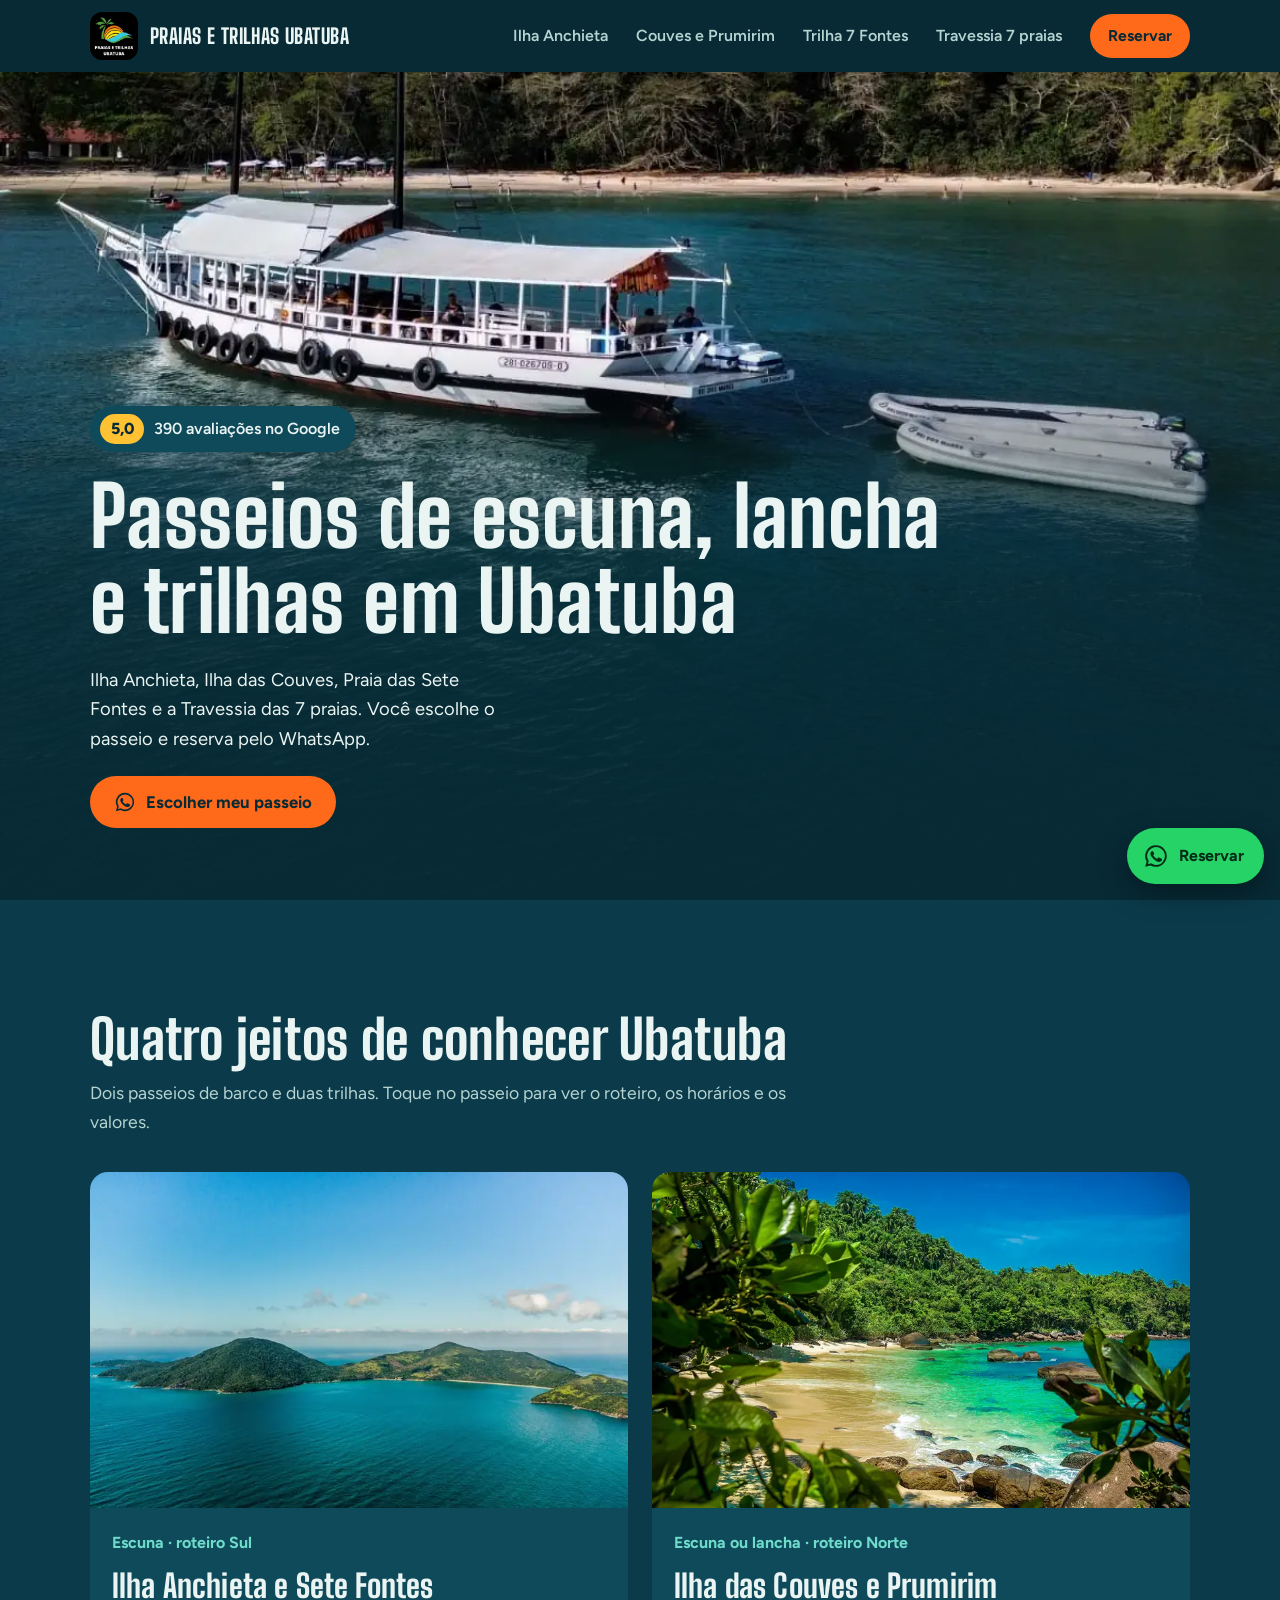
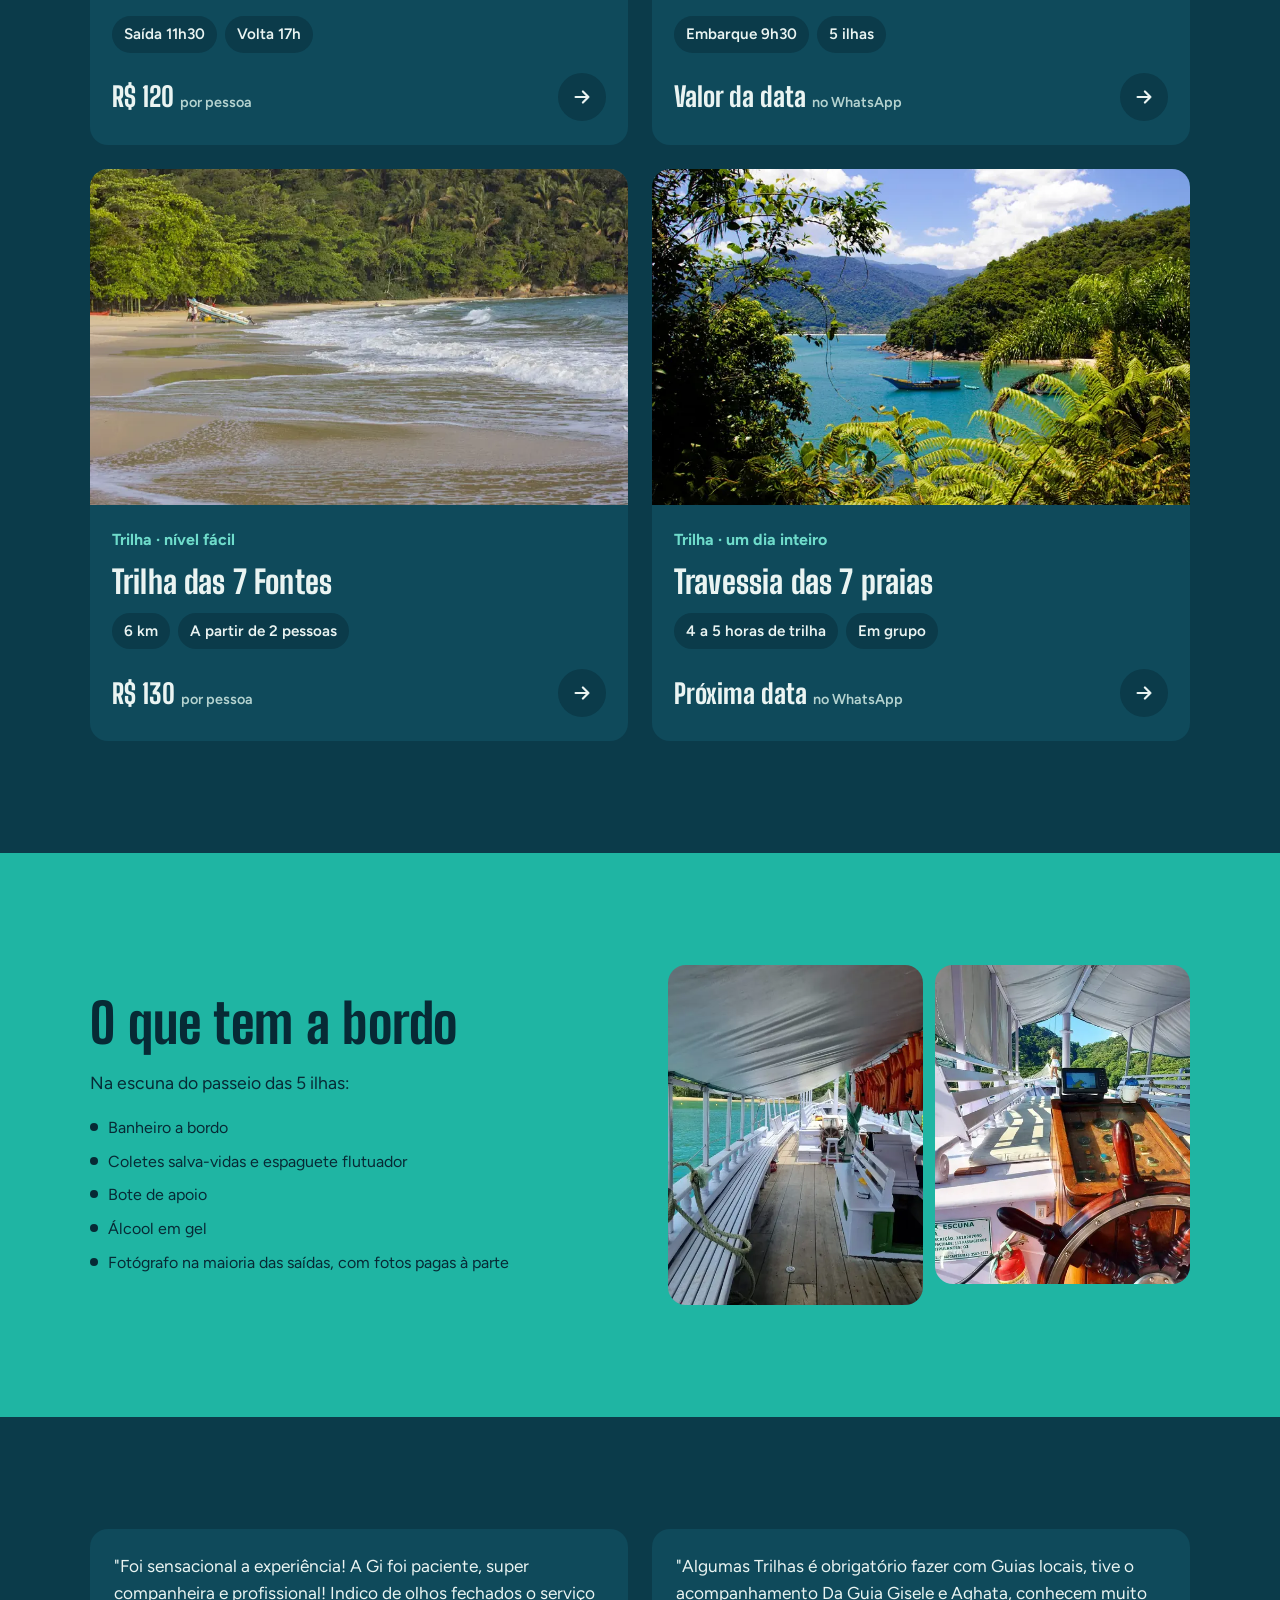
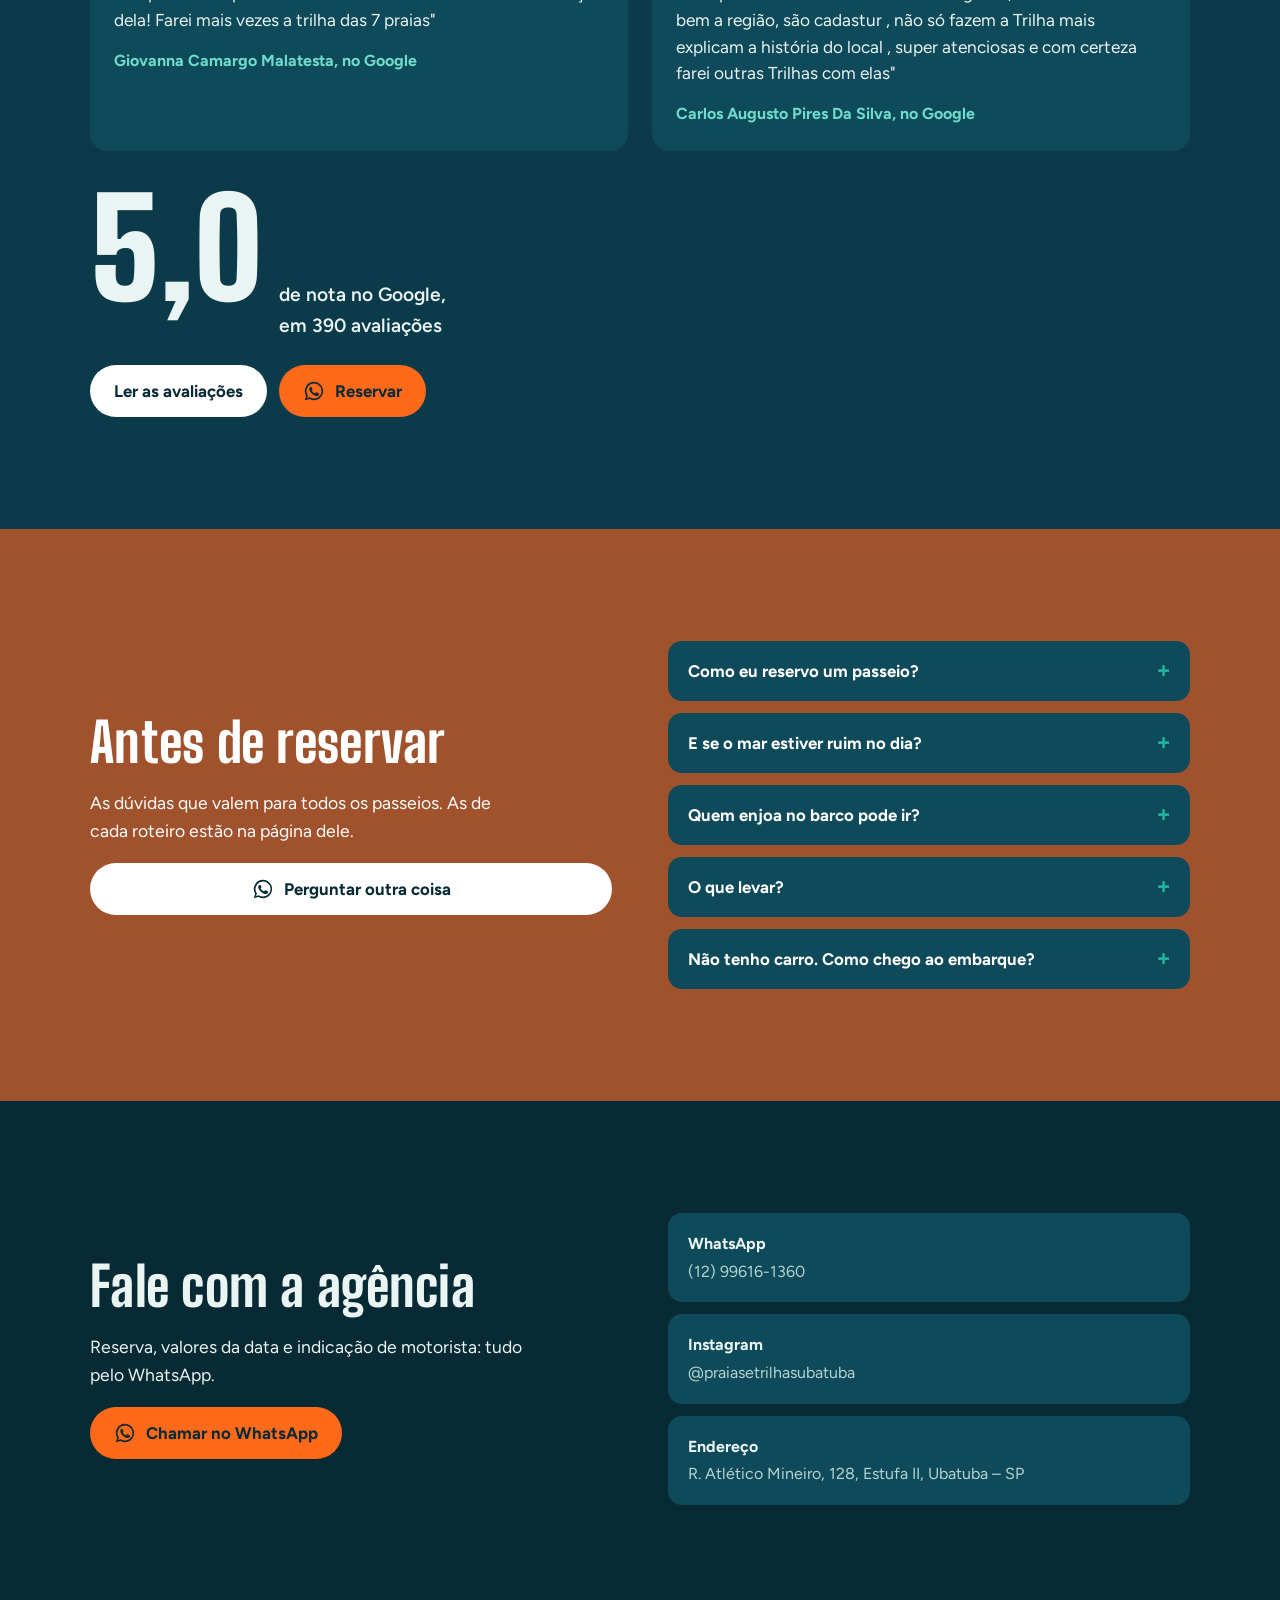
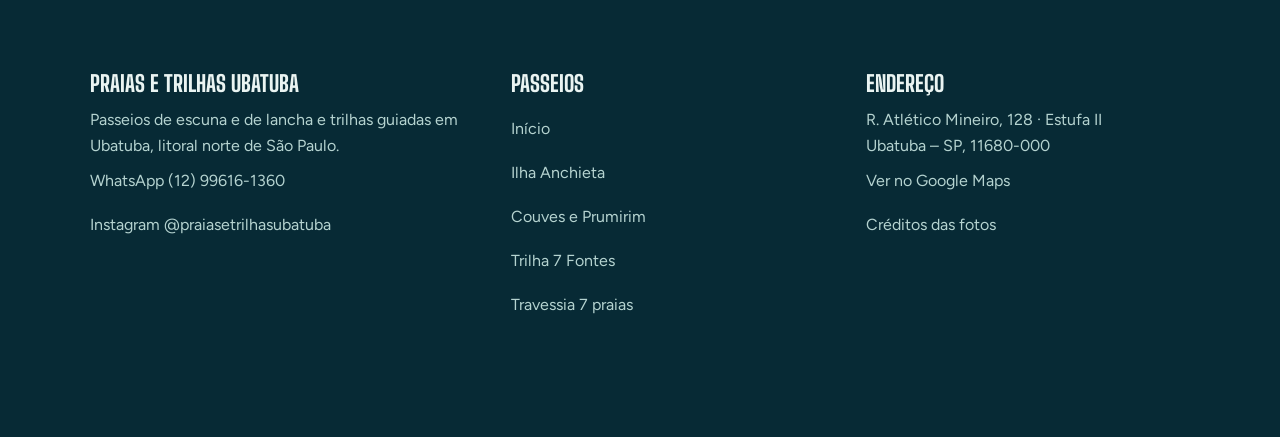
==== index.html @ 4d358363 "Prévia do site da Praias e Trilhas Ubatuba (noindex) Co-Authored-By: Claude Opus 5.5 <noreply@anthro" ====
<!doctype html>
<html lang="pt-BR">
<head>
<meta charset="utf-8">
<meta name="viewport" content="width=device-width,initial-scale=1">
<meta name="robots" content="noindex, nofollow">
<title>Passeios de escuna, lancha e trilhas em Ubatuba | Praias e Trilhas Ubatuba</title>
<meta name="description" content="Passeio de escuna para a Ilha Anchieta, lancha para a Ilha das Couves, Trilha das 7 Fontes e Travessia das 7 praias em Ubatuba. Nota 5,0 no Google. Reserve pelo WhatsApp.">
<link rel="canonical" href="https://praiasetrilhasubatuba.vercel.app/">
<meta property="og:type" content="website">
<meta property="og:locale" content="pt_BR">
<meta property="og:site_name" content="Praias e Trilhas Ubatuba">
<meta property="og:title" content="Passeios de escuna, lancha e trilhas em Ubatuba | Praias e Trilhas Ubatuba">
<meta property="og:description" content="Passeio de escuna para a Ilha Anchieta, lancha para a Ilha das Couves, Trilha das 7 Fontes e Travessia das 7 praias em Ubatuba. Nota 5,0 no Google. Reserve pelo WhatsApp.">
<meta property="og:url" content="https://praiasetrilhasubatuba.vercel.app/">
<meta property="og:image" content="https://praiasetrilhasubatuba.vercel.app/img/escuna-ancorada-1200.webp">
<meta name="theme-color" content="#072A35">
<link rel="icon" href="img/logo-150.png">
<link rel="preload" href="fontes/big-shoulders.woff2" as="font" type="font/woff2" crossorigin>
<link rel="preload" href="fontes/figtree.woff2" as="font" type="font/woff2" crossorigin>
<link rel="stylesheet" href="estilo.css">
<script type="application/ld+json">
{
 "@context": "https://schema.org",
 "@graph": [
  {
   "@type": "WebSite",
   "@id": "https://praiasetrilhasubatuba.vercel.app/#site",
   "url": "https://praiasetrilhasubatuba.vercel.app/",
   "name": "Praias e Trilhas Ubatuba",
   "inLanguage": "pt-BR",
   "publisher": {
    "@id": "https://praiasetrilhasubatuba.vercel.app/#agencia"
   }
  },
  {
   "@type": "TravelAgency",
   "@id": "https://praiasetrilhasubatuba.vercel.app/#agencia",
   "name": "Praias e Trilhas Ubatuba",
   "url": "https://praiasetrilhasubatuba.vercel.app/",
   "logo": "https://praiasetrilhasubatuba.vercel.app/img/logo-150.png",
   "image": "https://praiasetrilhasubatuba.vercel.app/img/escuna-ancorada-1200.webp",
   "telephone": "+55 12 99616-1360",
   "address": {
    "@type": "PostalAddress",
    "streetAddress": "R. Atlético Mineiro, 128",
    "addressLocality": "Ubatuba",
    "addressRegion": "SP",
    "postalCode": "11680-000",
    "addressCountry": "BR"
   },
   "areaServed": {
    "@type": "City",
    "name": "Ubatuba"
   },
   "hasMap": "https://www.google.com/maps/place/?q=place_id:ChIJlXXqdCBRzZQRc-QFXQsjPIg",
   "sameAs": [
    "https://instagram.com/praiasetrilhasubatuba"
   ],
   "knowsLanguage": "pt-BR",
   "currenciesAccepted": "BRL",
   "makesOffer": [
    {
     "@type": "Offer",
     "itemOffered": {
      "@id": "https://praiasetrilhasubatuba.vercel.app/passeio-ilha-anchieta.html#passeio"
     }
    },
    {
     "@type": "Offer",
     "itemOffered": {
      "@id": "https://praiasetrilhasubatuba.vercel.app/passeio-ilhas-do-norte.html#passeio"
     }
    },
    {
     "@type": "Offer",
     "itemOffered": {
      "@id": "https://praiasetrilhasubatuba.vercel.app/trilha-sete-fontes.html#passeio"
     }
    },
    {
     "@type": "Offer",
     "itemOffered": {
      "@id": "https://praiasetrilhasubatuba.vercel.app/travessia-7-praias.html#passeio"
     }
    }
   ]
  },
  {
   "@type": "FAQPage",
   "mainEntity": [
    {
     "@type": "Question",
     "name": "Como eu reservo um passeio?",
     "acceptedAnswer": {
      "@type": "Answer",
      "text": "Pelo WhatsApp (12) 99616-1360. Diga o passeio, a data e quantas pessoas vão. Os valores podem mudar conforme a data e na alta temporada, por isso a confirmação é sempre pela conversa."
     }
    },
    {
     "@type": "Question",
     "name": "E se o mar estiver ruim no dia?",
     "acceptedAnswer": {
      "@type": "Answer",
      "text": "Por segurança, o roteiro pode mudar quando o mar ou o vento não deixam navegar. No passeio da Ilha Anchieta, por exemplo, a Praia das Sete Fontes é trocada pela Praia do Flamengo."
     }
    },
    {
     "@type": "Question",
     "name": "Quem enjoa no barco pode ir?",
     "acceptedAnswer": {
      "@type": "Answer",
      "text": "Pode. A recomendação da agência é tomar um remédio para enjoo antes de embarcar."
     }
    },
    {
     "@type": "Question",
     "name": "O que levar?",
     "acceptedAnswer": {
      "@type": "Answer",
      "text": "Um casaco leve para a volta, porque no mar esfria no fim da tarde. E proteja o celular ao embarcar e desembarcar: a agência não se responsabiliza por objetos pessoais molhados ou perdidos."
     }
    },
    {
     "@type": "Question",
     "name": "Não tenho carro. Como chego ao embarque?",
     "acceptedAnswer": {
      "@type": "Answer",
      "text": "A agência indica motoristas de confiança, com pagamento à parte. É só pedir no WhatsApp."
     }
    }
   ]
  }
 ]
}
</script>
</head>
<body>
<a class="pular" href="#conteudo">Pular para o conteúdo</a>
<header class="topo"><div class="wrap">
  <a class="marca" href="index.html"><img src="img/logo-150.png" width="48" height="48" alt=""><span>Praias e Trilhas Ubatuba</span></a>
  <nav class="nav-larga" aria-label="Passeios"><a href="passeio-ilha-anchieta.html">Ilha Anchieta</a><a href="passeio-ilhas-do-norte.html">Couves e Prumirim</a><a href="trilha-sete-fontes.html">Trilha 7 Fontes</a><a href="travessia-7-praias.html">Travessia 7 praias</a></nav>
  <details class="menu"><summary>Passeios</summary><ul><li><a href="index.html" aria-current="page">Início</a></li><li><a href="passeio-ilha-anchieta.html">Ilha Anchieta</a></li><li><a href="passeio-ilhas-do-norte.html">Couves e Prumirim</a></li><li><a href="trilha-sete-fontes.html">Trilha 7 Fontes</a></li><li><a href="travessia-7-praias.html">Travessia 7 praias</a></li></ul></details>
  <a class="btn" data-wa="topo" href="https://wa.me/5512996161360">Reservar</a>
</div></header>
<main id="conteudo">

<section class="capa">
  <div class="capa__texto">
    <a class="nota" href="https://www.google.com/maps/place/?q=place_id:ChIJlXXqdCBRzZQRc-QFXQsjPIg" rel="noopener" target="_blank"><b>5,0</b>390 avaliações no Google</a>
    <h1>Passeios de escuna, lancha e trilhas em Ubatuba</h1>
    <p class="lead">Ilha Anchieta, Ilha das Couves, Praia das Sete Fontes e a Travessia das 7 praias. Você escolhe o passeio e reserva pelo WhatsApp.</p>
    <a class="btn" data-wa="capa" href="https://wa.me/5512996161360"><svg viewBox="0 0 24 24" fill="currentColor" aria-hidden="true"><path d="M12 2a10 10 0 0 0-8.6 15.1L2 22l5-1.3A10 10 0 1 0 12 2Zm0 18.2a8.2 8.2 0 0 1-4.2-1.2l-.3-.2-3 .8.8-2.9-.2-.3A8.2 8.2 0 1 1 12 20.2Zm4.5-6.1c-.2-.1-1.5-.7-1.7-.8-.2-.1-.4-.1-.6.1l-.8 1c-.1.2-.3.2-.5.1a6.7 6.7 0 0 1-3.3-2.9c-.3-.4.2-.4.7-1.4.1-.2 0-.3 0-.4l-.8-1.8c-.2-.5-.4-.4-.6-.4h-.5a1 1 0 0 0-.7.3 3 3 0 0 0-.9 2.2 5.2 5.2 0 0 0 1.1 2.7 11.8 11.8 0 0 0 4.5 4c1.7.7 2.3.8 3.2.6a2.7 2.7 0 0 0 1.8-1.2 2.2 2.2 0 0 0 .2-1.3c-.1-.1-.3-.2-.5-.3Z"/></svg>Escolher meu passeio</a>
  </div>
  <div class="capa__foto"><img src="img/escuna-ancorada-800.webp" srcset="img/escuna-ancorada-480.webp 480w, img/escuna-ancorada-800.webp 800w, img/escuna-ancorada-1200.webp 1200w" sizes="100vw" width="800" height="1067" alt="Escuna branca ancorada em frente a uma praia de mata atlântica, com botes de apoio" fetchpriority="high"></div>
</section>

<section class="secao" id="passeios" aria-labelledby="passeios-t"><div class="wrap">
  <div class="secao__cab"><h2 id="passeios-t">Quatro jeitos de conhecer Ubatuba</h2><p>Dois passeios de barco e duas trilhas. Toque no passeio para ver o roteiro, os horários e os valores.</p></div>
  <div class="placas">
    <a class="placa" href="passeio-ilha-anchieta.html">
      <div class="placa__foto"><img src="img/anchieta-aerea-800.webp" srcset="img/anchieta-aerea-480.webp 480w, img/anchieta-aerea-800.webp 800w, img/anchieta-aerea-1200.webp 1200w, img/anchieta-aerea-1600.webp 1600w, img/anchieta-aerea-2000.webp 2000w" sizes="(min-width:760px) 50vw, 100vw" width="800" height="450" alt="Ilha Anchieta vista do alto, cercada de mar azul" loading="lazy" decoding="async"></div>
      <div class="placa__corpo"><span class="placa__tipo">Escuna · roteiro Sul</span><h3>Ilha Anchieta e Sete Fontes</h3>
        <div class="placa__horas"><span>Saída 11h30</span><span>Volta 17h</span></div>
        <div class="placa__fim"><span class="preco">R$ 120<small>por pessoa</small></span><span class="placa__ir"><svg viewBox="0 0 24 24" fill="none" stroke="currentColor" stroke-width="2.4" stroke-linecap="round" stroke-linejoin="round" aria-hidden="true"><path d="M5 12h14M13 6l6 6-6 6"/></svg></span></div></div>
    </a>
    <a class="placa" href="passeio-ilhas-do-norte.html">
      <div class="placa__foto"><img src="img/couves-1-800.webp" srcset="img/couves-1-480.webp 480w, img/couves-1-800.webp 800w, img/couves-1-1200.webp 1200w, img/couves-1-1600.webp 1600w, img/couves-1-1784.webp 1784w" sizes="(min-width:760px) 50vw, 100vw" width="800" height="531" alt="Praia da Ilha das Couves, com água verde e pedras" loading="lazy" decoding="async"></div>
      <div class="placa__corpo"><span class="placa__tipo">Escuna ou lancha · roteiro Norte</span><h3>Ilha das Couves e Prumirim</h3>
        <div class="placa__horas"><span>Embarque 9h30</span><span>5 ilhas</span></div>
        <div class="placa__fim"><span class="preco">Valor da data<small>no WhatsApp</small></span><span class="placa__ir"><svg viewBox="0 0 24 24" fill="none" stroke="currentColor" stroke-width="2.4" stroke-linecap="round" stroke-linejoin="round" aria-hidden="true"><path d="M5 12h14M13 6l6 6-6 6"/></svg></span></div></div>
    </a>
    <a class="placa" href="trilha-sete-fontes.html">
      <div class="placa__foto"><img src="img/sete-fontes-800.webp" srcset="img/sete-fontes-480.webp 480w, img/sete-fontes-800.webp 800w, img/sete-fontes-1200.webp 1200w, img/sete-fontes-1600.webp 1600w, img/sete-fontes-2000.webp 2000w" sizes="(min-width:760px) 50vw, 100vw" width="800" height="533" alt="Praia das Sete Fontes, cercada de mata" loading="lazy" decoding="async"></div>
      <div class="placa__corpo"><span class="placa__tipo">Trilha · nível fácil</span><h3>Trilha das 7 Fontes</h3>
        <div class="placa__horas"><span>6 km</span><span>A partir de 2 pessoas</span></div>
        <div class="placa__fim"><span class="preco">R$ 130<small>por pessoa</small></span><span class="placa__ir"><svg viewBox="0 0 24 24" fill="none" stroke="currentColor" stroke-width="2.4" stroke-linecap="round" stroke-linejoin="round" aria-hidden="true"><path d="M5 12h14M13 6l6 6-6 6"/></svg></span></div></div>
    </a>
    <a class="placa" href="travessia-7-praias.html">
      <div class="placa__foto"><img src="img/bonete-800.webp" srcset="img/bonete-480.webp 480w, img/bonete-800.webp 800w, img/bonete-1200.webp 1200w, img/bonete-1600.webp 1600w, img/bonete-2000.webp 2000w" sizes="(min-width:760px) 50vw, 100vw" width="800" height="533" alt="Praia do Bonete, uma das praias da travessia" loading="lazy" decoding="async"></div>
      <div class="placa__corpo"><span class="placa__tipo">Trilha · um dia inteiro</span><h3>Travessia das 7 praias</h3>
        <div class="placa__horas"><span>4 a 5 horas de trilha</span><span>Em grupo</span></div>
        <div class="placa__fim"><span class="preco">Próxima data<small>no WhatsApp</small></span><span class="placa__ir"><svg viewBox="0 0 24 24" fill="none" stroke="currentColor" stroke-width="2.4" stroke-linecap="round" stroke-linejoin="round" aria-hidden="true"><path d="M5 12h14M13 6l6 6-6 6"/></svg></span></div></div>
    </a>
  </div>
</div></section>

<section class="secao faixa-agua" aria-labelledby="escuna-t"><div class="wrap duas">
  <div class="duas__texto">
    <h2 id="escuna-t">O que tem a bordo</h2>
    <p>Na escuna do passeio das 5 ilhas:</p>
    <ul class="lista"><li>Banheiro a bordo</li><li>Coletes salva-vidas e espaguete flutuador</li><li>Bote de apoio</li><li>Álcool em gel</li><li>Fotógrafo na maioria das saídas, com fotos pagas à parte</li></ul>
  </div>
  <div class="par"><img src="img/conves-800.webp" srcset="img/conves-480.webp 480w, img/conves-800.webp 800w, img/conves-1200.webp 1200w" sizes="(min-width:900px) 24vw, 50vw" width="800" height="1067" alt="Convés de madeira da escuna, com bancos brancos e coletes laranja" loading="lazy" decoding="async"><img src="img/timao-800.webp" srcset="img/timao-480.webp 480w, img/timao-800.webp 800w, img/timao-1200.webp 1200w, img/timao-1280.webp 1280w" sizes="(min-width:900px) 24vw, 50vw" width="800" height="1000" alt="Timão de madeira e painel da escuna, com a mata ao fundo" loading="lazy" decoding="async"></div>
</div></section>

<section class="secao avaliacoes" aria-labelledby="aval-t"><div class="wrap">
  <div class="depoimentos">
    <figure><blockquote>"Foi sensacional a experiência! A Gi foi paciente, super companheira e profissional! Indico de olhos fechados o serviço dela! Farei mais vezes a trilha das 7 praias"</blockquote><figcaption>Giovanna Camargo Malatesta, no Google</figcaption></figure>
    <figure><blockquote>"Algumas Trilhas é obrigatório fazer com Guias locais, tive o acompanhamento Da Guia Gisele e Aghata, conhecem muito bem a região, são cadastur , não só fazem a Trilha mais explicam a história do local , super atenciosas e com certeza farei outras Trilhas com elas"</blockquote><figcaption>Carlos Augusto Pires Da Silva, no Google</figcaption></figure>
  </div>
  <div class="grande-nota"><strong>5,0</strong><span id="aval-t">de nota no Google, em 390 avaliações</span></div>
  <div style="display:flex;flex-wrap:wrap;gap:12px">
    <a class="btn btn--claro" href="https://www.google.com/maps/place/?q=place_id:ChIJlXXqdCBRzZQRc-QFXQsjPIg" rel="noopener" target="_blank">Ler as avaliações</a>
    <a class="btn" data-wa="avaliacoes" href="https://wa.me/5512996161360"><svg viewBox="0 0 24 24" fill="currentColor" aria-hidden="true"><path d="M12 2a10 10 0 0 0-8.6 15.1L2 22l5-1.3A10 10 0 1 0 12 2Zm0 18.2a8.2 8.2 0 0 1-4.2-1.2l-.3-.2-3 .8.8-2.9-.2-.3A8.2 8.2 0 1 1 12 20.2Zm4.5-6.1c-.2-.1-1.5-.7-1.7-.8-.2-.1-.4-.1-.6.1l-.8 1c-.1.2-.3.2-.5.1a6.7 6.7 0 0 1-3.3-2.9c-.3-.4.2-.4.7-1.4.1-.2 0-.3 0-.4l-.8-1.8c-.2-.5-.4-.4-.6-.4h-.5a1 1 0 0 0-.7.3 3 3 0 0 0-.9 2.2 5.2 5.2 0 0 0 1.1 2.7 11.8 11.8 0 0 0 4.5 4c1.7.7 2.3.8 3.2.6a2.7 2.7 0 0 0 1.8-1.2 2.2 2.2 0 0 0 .2-1.3c-.1-.1-.3-.2-.5-.3Z"/></svg>Reservar</a>
  </div>
</div></section>

<section class="secao faixa-madeira" aria-labelledby="duvidas-t"><div class="wrap duas">
  <div class="duas__texto"><h2 id="duvidas-t">Antes de reservar</h2><p>As dúvidas que valem para todos os passeios. As de cada roteiro estão na página dele.</p><a class="btn btn--claro" data-wa="duvidas" href="https://wa.me/5512996161360"><svg viewBox="0 0 24 24" fill="currentColor" aria-hidden="true"><path d="M12 2a10 10 0 0 0-8.6 15.1L2 22l5-1.3A10 10 0 1 0 12 2Zm0 18.2a8.2 8.2 0 0 1-4.2-1.2l-.3-.2-3 .8.8-2.9-.2-.3A8.2 8.2 0 1 1 12 20.2Zm4.5-6.1c-.2-.1-1.5-.7-1.7-.8-.2-.1-.4-.1-.6.1l-.8 1c-.1.2-.3.2-.5.1a6.7 6.7 0 0 1-3.3-2.9c-.3-.4.2-.4.7-1.4.1-.2 0-.3 0-.4l-.8-1.8c-.2-.5-.4-.4-.6-.4h-.5a1 1 0 0 0-.7.3 3 3 0 0 0-.9 2.2 5.2 5.2 0 0 0 1.1 2.7 11.8 11.8 0 0 0 4.5 4c1.7.7 2.3.8 3.2.6a2.7 2.7 0 0 0 1.8-1.2 2.2 2.2 0 0 0 .2-1.3c-.1-.1-.3-.2-.5-.3Z"/></svg>Perguntar outra coisa</a></div>
  <div class="perguntas"><details><summary>Como eu reservo um passeio?</summary><p>Pelo WhatsApp (12) 99616-1360. Diga o passeio, a data e quantas pessoas vão. Os valores podem mudar conforme a data e na alta temporada, por isso a confirmação é sempre pela conversa.</p></details><details><summary>E se o mar estiver ruim no dia?</summary><p>Por segurança, o roteiro pode mudar quando o mar ou o vento não deixam navegar. No passeio da Ilha Anchieta, por exemplo, a Praia das Sete Fontes é trocada pela Praia do Flamengo.</p></details><details><summary>Quem enjoa no barco pode ir?</summary><p>Pode. A recomendação da agência é tomar um remédio para enjoo antes de embarcar.</p></details><details><summary>O que levar?</summary><p>Um casaco leve para a volta, porque no mar esfria no fim da tarde. E proteja o celular ao embarcar e desembarcar: a agência não se responsabiliza por objetos pessoais molhados ou perdidos.</p></details><details><summary>Não tenho carro. Como chego ao embarque?</summary><p>A agência indica motoristas de confiança, com pagamento à parte. É só pedir no WhatsApp.</p></details></div>
</div></section>

<section class="secao contato" id="contato" aria-labelledby="contato-t"><div class="wrap duas">
  <div class="duas__texto"><h2 id="contato-t">Fale com a agência</h2><p>Reserva, valores da data e indicação de motorista: tudo pelo WhatsApp.</p><a class="btn" data-wa="contato" href="https://wa.me/5512996161360"><svg viewBox="0 0 24 24" fill="currentColor" aria-hidden="true"><path d="M12 2a10 10 0 0 0-8.6 15.1L2 22l5-1.3A10 10 0 1 0 12 2Zm0 18.2a8.2 8.2 0 0 1-4.2-1.2l-.3-.2-3 .8.8-2.9-.2-.3A8.2 8.2 0 1 1 12 20.2Zm4.5-6.1c-.2-.1-1.5-.7-1.7-.8-.2-.1-.4-.1-.6.1l-.8 1c-.1.2-.3.2-.5.1a6.7 6.7 0 0 1-3.3-2.9c-.3-.4.2-.4.7-1.4.1-.2 0-.3 0-.4l-.8-1.8c-.2-.5-.4-.4-.6-.4h-.5a1 1 0 0 0-.7.3 3 3 0 0 0-.9 2.2 5.2 5.2 0 0 0 1.1 2.7 11.8 11.8 0 0 0 4.5 4c1.7.7 2.3.8 3.2.6a2.7 2.7 0 0 0 1.8-1.2 2.2 2.2 0 0 0 .2-1.3c-.1-.1-.3-.2-.5-.3Z"/></svg>Chamar no WhatsApp</a></div>
  <div class="canais">
    <a data-wa="contato" href="https://wa.me/5512996161360"><b>WhatsApp</b><span>(12) 99616-1360</span></a>
    <a href="https://instagram.com/praiasetrilhasubatuba" rel="noopener" target="_blank"><b>Instagram</b><span>@praiasetrilhasubatuba</span></a>
    <a href="https://www.google.com/maps/place/?q=place_id:ChIJlXXqdCBRzZQRc-QFXQsjPIg" rel="noopener" target="_blank"><b>Endereço</b><span>R. Atlético Mineiro, 128, Estufa II, Ubatuba – SP</span></a>
  </div>
</div></section>

</main>
<footer class="rodape"><div class="wrap">
  <div><b>Praias e Trilhas Ubatuba</b><p>Passeios de escuna e de lancha e trilhas guiadas em Ubatuba, litoral norte de São Paulo.</p>
  <p><a data-wa="contato" href="https://wa.me/5512996161360">WhatsApp (12) 99616-1360</a><br><a href="https://instagram.com/praiasetrilhasubatuba" rel="noopener" target="_blank">Instagram @praiasetrilhasubatuba</a></p></div>
  <nav aria-label="Páginas do site"><b>Passeios</b><a href="index.html">Início</a><a href="passeio-ilha-anchieta.html">Ilha Anchieta</a><a href="passeio-ilhas-do-norte.html">Couves e Prumirim</a><a href="trilha-sete-fontes.html">Trilha 7 Fontes</a><a href="travessia-7-praias.html">Travessia 7 praias</a></nav>
  <div><b>Endereço</b><p>R. Atlético Mineiro, 128 · Estufa II<br>Ubatuba – SP, 11680-000</p>
  <p><a href="https://www.google.com/maps/place/?q=place_id:ChIJlXXqdCBRzZQRc-QFXQsjPIg" rel="noopener" target="_blank">Ver no Google Maps</a><br><a href="creditos.html">Créditos das fotos</a></p></div>
</div></footer>
<a class="wa-fixo" data-wa="flutuante" href="https://wa.me/5512996161360" aria-label="Reservar pelo WhatsApp"><svg viewBox="0 0 24 24" fill="currentColor" aria-hidden="true"><path d="M12 2a10 10 0 0 0-8.6 15.1L2 22l5-1.3A10 10 0 1 0 12 2Zm0 18.2a8.2 8.2 0 0 1-4.2-1.2l-.3-.2-3 .8.8-2.9-.2-.3A8.2 8.2 0 1 1 12 20.2Zm4.5-6.1c-.2-.1-1.5-.7-1.7-.8-.2-.1-.4-.1-.6.1l-.8 1c-.1.2-.3.2-.5.1a6.7 6.7 0 0 1-3.3-2.9c-.3-.4.2-.4.7-1.4.1-.2 0-.3 0-.4l-.8-1.8c-.2-.5-.4-.4-.6-.4h-.5a1 1 0 0 0-.7.3 3 3 0 0 0-.9 2.2 5.2 5.2 0 0 0 1.1 2.7 11.8 11.8 0 0 0 4.5 4c1.7.7 2.3.8 3.2.6a2.7 2.7 0 0 0 1.8-1.2 2.2 2.2 0 0 0 .2-1.3c-.1-.1-.3-.2-.5-.3Z"/></svg><span>Reservar</span></a>
<script>
/* ===== CONFIG: dados que o dono pode editar ===== */
const CONFIG = {
  whatsapp: "5512996161360",
  mensagens: {
  "topo": "Olá! Vi o site de vocês e quero saber dos passeios em Ubatuba.",
  "capa": "Olá! Quero escolher um passeio em Ubatuba. Pode me ajudar?",
  "flutuante": "Olá! Vim pelo site e quero reservar um passeio.",
  "avaliacoes": "Olá! Vi as avaliações de vocês no Google e quero reservar um passeio.",
  "duvidas": "Olá! Tenho uma dúvida sobre os passeios antes de reservar.",
  "contato": "Olá! Quero falar sobre um passeio em Ubatuba.",
  "anchieta": "Olá! Quero reservar o passeio de escuna para a Ilha Anchieta. A data é:",
  "anchieta-valor": "Olá! Qual o valor do passeio da Ilha Anchieta para esta data?",
  "norte-escuna": "Olá! Quero o passeio de escuna das 5 ilhas (Couves e Prumirim). A data é:",
  "norte-lancha": "Olá! Quero alugar uma lancha para o roteiro das 5 ilhas. Somos __ pessoas, na data:",
  "norte-valor": "Olá! Qual o valor do roteiro das ilhas do Norte nesta data?",
  "trilha": "Olá! Quero fazer a trilha das 7 Fontes. Somos __ pessoas, na data:",
  "trilha-versoes": "Olá! Qual a diferença entre as trilhas das 7 Fontes de R$ 130 e de R$ 150?",
  "travessia": "Olá! Quero saber a próxima data da Travessia das 7 praias.",
  "travessia-van": "Olá! A Travessia das 7 praias tem saída com van de São Paulo?"
}
};

/* ===== INTEGRACOES: tudo desligado na prévia. Ligar só com banner de consentimento (regra 8). ===== */
const INTEGRACOES = {
  ga4: { ligado: false, id: "" },
  pixel: { ligado: false, id: "" },
  formspree: { ligado: false, id: "" }
};

document.querySelectorAll("[data-wa]").forEach(a => {
  const msg = CONFIG.mensagens[a.dataset.wa] || CONFIG.mensagens.topo;
  a.href = "https://wa.me/" + CONFIG.whatsapp + "?text=" + encodeURIComponent(msg);
  a.target = "_blank"; a.rel = "noopener";
});

/* menu de passeios: fecha com Esc e com clique fora */
const menu = document.querySelector(".menu");
if (menu) {
  document.addEventListener("keydown", e => { if (e.key === "Escape" && menu.open) { menu.open = false; menu.querySelector("summary").focus(); } });
  document.addEventListener("click", e => { if (menu.open && !menu.contains(e.target)) menu.open = false; });
}
</script>
</body>
</html>
---- estilo.css ----
/* Praias e Trilhas Ubatuba · direção "Convés da escuna"
   Cores tiradas do passeio: mar fundo, água verde, colete salva-vidas, madeira do convés. */
@font-face{font-family:"Big Shoulders";src:url(fontes/big-shoulders.woff2) format("woff2");font-weight:100 900;font-display:swap}
@font-face{font-family:"Figtree";src:url(fontes/figtree.woff2) format("woff2");font-weight:300 900;font-display:swap}

:root{
  --mar:#0B3B4A;          /* fundo principal */
  --mar-fundo:#072A35;    /* rodapé, faixas mais escuras */
  --mar-claro:#0F4A5B;    /* cartões sobre o mar */
  --agua:#1FB5A3;         /* faixa verde-água */
  --agua-clara:#6FDCCB;   /* verde-água para TEXTO sobre o mar (5,9:1) */
  --colete:#FF6A1A;       /* botão de ação */
  --madeira:#A0522D;      /* faixa do convés, tom mais quente (branco 5,6:1) */
  --sol:#FFC233;          /* do sol do logo, só em detalhe */
  --texto:#EAF4F2;        /* texto sobre o mar */
  --texto-suave:#B5D3D0;
  --tinta:#072A35;        /* texto sobre água e colete */
  --casco:#FFFFFF;
  --raio:18px;
  --gutter:clamp(16px,4vw,40px);
  --max:1180px;
  --ease-out:cubic-bezier(0.23,1,0.32,1);
  --titulo:"Big Shoulders","Arial Narrow",Impact,sans-serif;
  --corpo:"Figtree",system-ui,-apple-system,"Segoe UI",Roboto,sans-serif;
}

*,*::before,*::after{box-sizing:border-box}
html{-webkit-text-size-adjust:100%;scroll-padding-top:84px}
body{margin:0;background:var(--mar);color:var(--texto);font:400 1rem/1.6 var(--corpo);overflow-x:hidden}
img{display:block;max-width:100%;height:auto}
a{color:inherit}
h1,h2,h3{font-family:var(--titulo);font-weight:800;line-height:1.02;letter-spacing:.005em;margin:0;text-wrap:balance}
h1{font-size:clamp(2.6rem,7.5vw,5.2rem)}
h2{font-size:clamp(2.1rem,5vw,3.4rem)}
h3{font-size:clamp(1.55rem,3vw,2rem)}
p{margin:0}
.wrap{width:100%;max-width:var(--max);margin-inline:auto;padding-inline:var(--gutter)}
.pular{position:absolute;left:-999px;top:8px;background:var(--colete);color:var(--tinta);padding:12px 16px;border-radius:10px;z-index:99;font-weight:700}
.pular:focus{left:12px}
:focus-visible{outline:3px solid var(--sol);outline-offset:3px;border-radius:6px}
.sr{position:absolute;width:1px;height:1px;overflow:hidden;clip:rect(0 0 0 0);white-space:nowrap}

/* ---------- botões ---------- */
.btn{display:inline-flex;align-items:center;justify-content:center;gap:10px;min-height:52px;padding:14px 24px;border-radius:999px;background:var(--colete);color:var(--tinta);font:700 1.05rem/1.2 var(--corpo);text-decoration:none;transition:transform .16s var(--ease-out),background-color .2s ease}
.btn svg{width:22px;height:22px;flex:none}
.btn:active{transform:scale(.97)}
.btn--claro{background:var(--casco)}
.btn--escuro{background:var(--mar-fundo);color:var(--texto)}
@media (hover:hover) and (pointer:fine){.btn:hover{background:#FF8442}.btn--claro:hover{background:#DDF3EF}.btn--escuro:hover{background:#0A3644}}
.link-seta{display:inline-flex;align-items:center;min-height:44px;font-weight:700;text-decoration:underline;text-underline-offset:4px;text-decoration-thickness:2px}

/* ---------- cabeçalho ---------- */
.topo{position:sticky;top:0;z-index:20;background:var(--mar-fundo)}
.topo .wrap{display:flex;align-items:center;gap:16px;min-height:72px}
.marca{display:flex;align-items:center;gap:12px;text-decoration:none;margin-right:auto}
.marca img{width:48px;height:48px;border-radius:12px}
.marca span{font:800 1.3rem/1 var(--titulo);letter-spacing:.02em;text-transform:uppercase}
.nav-larga{display:none;gap:4px}
.nav-larga a{white-space:nowrap;display:inline-flex;align-items:center;min-height:44px;padding:0 12px;border-radius:999px;text-decoration:none;font-weight:600;color:var(--texto-suave)}
.nav-larga a[aria-current]{color:var(--texto);background:var(--mar-claro)}
@media (hover:hover) and (pointer:fine){.nav-larga a:hover{color:var(--texto)}}
.topo .btn{min-height:44px;padding:10px 18px;font-size:.98rem}
.menu{position:relative}
.menu summary{list-style:none;display:inline-flex;align-items:center;min-height:44px;padding:0 14px;border-radius:999px;background:var(--mar-claro);font-weight:700;cursor:pointer}
.menu summary::-webkit-details-marker{display:none}
.menu[open] summary{background:var(--agua);color:var(--tinta)}
.menu ul{position:absolute;right:0;top:calc(100% + 8px);width:min(300px,calc(100vw - 32px));margin:0;padding:8px;list-style:none;background:var(--mar-fundo);border-radius:var(--raio);box-shadow:0 18px 40px rgba(0,0,0,.35)}
.menu li a{display:flex;align-items:center;min-height:48px;padding:0 14px;border-radius:12px;text-decoration:none;font-weight:600}
.menu li a[aria-current]{background:var(--mar-claro)}
@media (min-width:1120px){.nav-larga{display:flex}.menu{display:none}}
@media (max-width:420px){.marca span{display:none}}

/* ---------- capa da home ---------- */
.capa{display:grid;gap:0}
.capa__texto{padding:28px var(--gutter) 44px;display:flex;flex-direction:column;gap:22px;justify-content:center}
.capa__texto p.lead{font-size:1.15rem;color:var(--texto-suave);max-width:34ch}
.capa__foto{position:relative;order:-1;height:38vh;min-height:240px;overflow:hidden}
.capa__foto img{width:100%;height:100%;object-fit:cover;object-position:50% 45%;position:absolute;inset:0}
.nota{display:inline-flex;align-items:center;gap:10px;align-self:flex-start;padding:8px 16px 8px 10px;border-radius:999px;background:var(--mar-claro);font-weight:600;text-decoration:none;min-height:44px}
.nota b{display:inline-grid;place-items:center;min-width:44px;height:30px;padding:0 10px;border-radius:999px;background:var(--sol);color:var(--tinta);font-weight:800}
@media (min-width:900px){
  .capa{grid-template-columns:1.05fr .95fr;min-height:calc(100vh - 72px)}
  .capa__texto{padding:64px 56px 64px max(var(--gutter),calc((100vw - var(--max))/2 + var(--gutter)))}
  .capa__foto{order:0;height:auto;min-height:0}
}

/* ---------- passeios (placas de embarque) ---------- */
.secao{padding:clamp(64px,9vw,112px) 0}
.secao__cab{display:flex;flex-direction:column;gap:12px;margin-bottom:36px;max-width:44rem}
.secao__cab p{color:var(--texto-suave);font-size:1.1rem}
.placas{display:grid;gap:20px}
@media (min-width:760px){.placas{grid-template-columns:repeat(2,1fr);gap:24px}}
.placa{display:flex;flex-direction:column;background:var(--mar-claro);border-radius:var(--raio);overflow:hidden;text-decoration:none;transition:transform .2s var(--ease-out)}
.placa:active{transform:scale(.985)}
@media (hover:hover) and (pointer:fine){.placa:hover{transform:translateY(-4px)}.placa:hover .placa__ir{background:var(--colete);color:var(--tinta)}}
.placa__foto{aspect-ratio:16/10;overflow:hidden;background:var(--mar-fundo)}
.placa__foto img{width:100%;height:100%;object-fit:cover}
.placa__corpo{display:flex;flex-direction:column;gap:14px;padding:22px 22px 24px;flex:1}
.placa__tipo{font-weight:700;color:var(--agua)}
.placa__horas{display:flex;flex-wrap:wrap;gap:8px}
.placa__horas span{padding:6px 12px;border-radius:999px;background:var(--mar);font-size:.95rem;font-weight:600}
.placa__fim{display:flex;align-items:center;justify-content:space-between;gap:12px;margin-top:auto;padding-top:6px}
.preco{font:800 1.7rem/1 var(--titulo)}
.preco small{font:600 .9rem/1 var(--corpo);color:var(--texto-suave);margin-left:6px}
.placa__ir{display:inline-grid;place-items:center;width:48px;height:48px;border-radius:50%;background:var(--mar);flex:none;transition:background-color .2s ease}
.placa__ir svg{width:22px;height:22px}

/* ---------- faixa da escuna (verde-água) ---------- */
.faixa-agua{background:var(--agua);color:var(--tinta)}
.faixa-madeira{background:var(--madeira);color:var(--casco)}
.faixa-colete{background:var(--colete);color:var(--tinta)}
.duas{display:grid;gap:32px;align-items:center}
@media (min-width:900px){.duas{grid-template-columns:1fr 1fr;gap:56px}}
.duas__texto{display:flex;flex-direction:column;gap:18px}
.duas__texto p{font-size:1.1rem;max-width:40ch}
.par{display:flex;gap:12px;align-items:flex-start}
.par > *{flex:1 1 0;min-width:0}
.par img{width:100%;border-radius:var(--raio)}
.numeros{display:flex;flex-wrap:wrap;gap:28px 40px}
.numeros div{display:flex;flex-direction:column}
.numeros strong{font:800 clamp(2.8rem,6vw,4rem)/1 var(--titulo)}
.numeros span{font-weight:600}

/* ---------- avaliações ---------- */
.avaliacoes .wrap{display:flex;flex-wrap:wrap;align-items:center;justify-content:space-between;gap:24px}
.grande-nota{display:flex;align-items:baseline;gap:16px}
.grande-nota strong{font:900 clamp(5rem,14vw,8.5rem)/.85 var(--titulo)}
.grande-nota span{font-size:1.2rem;font-weight:600;max-width:16ch}

/* ---------- perguntas ---------- */
.perguntas{display:grid;gap:12px;max-width:52rem}
.perguntas details{background:var(--mar-claro);border-radius:14px}
.perguntas summary{display:flex;align-items:center;justify-content:space-between;gap:16px;min-height:60px;padding:14px 20px;font-weight:700;font-size:1.05rem;cursor:pointer;list-style:none}
.perguntas summary::-webkit-details-marker{display:none}
.perguntas summary::after{content:"+";font:800 1.6rem/1 var(--titulo);color:var(--agua);flex:none}
.perguntas details[open] summary::after{content:"–"}
.perguntas details p{padding:0 20px 20px;color:var(--texto-suave);max-width:60ch}
.faixa-agua .perguntas details{background:rgba(7,42,53,.12)}
.faixa-agua .perguntas details p{color:var(--tinta)}
.faixa-agua .perguntas summary::after{color:var(--tinta)}

/* ---------- contato ---------- */
.contato{background:var(--mar-fundo)}
.contato .duas__texto .btn{align-self:flex-start}
.canais{display:grid;gap:12px}
.canais a,.canais div{display:flex;flex-direction:column;gap:2px;padding:18px 20px;border-radius:14px;background:var(--mar-claro);text-decoration:none;min-height:44px}
.canais b{font-weight:700}
.canais span{color:var(--texto-suave)}

/* ---------- página de passeio ---------- */
.trilha-pao{padding-top:20px}
.trilha-pao ol{display:flex;flex-wrap:wrap;gap:4px 0;margin:0;padding:0;list-style:none;font-size:.95rem;color:var(--texto-suave)}
.trilha-pao li+li::before{content:"/";margin:0 10px;opacity:.6}
.trilha-pao a{display:inline-flex;align-items:center;min-height:44px}
.abre{padding:12px 0 56px}
.abre .duas{align-items:end}
.abre__texto{display:flex;flex-direction:column;gap:20px}
.abre__texto .lead{font-size:1.15rem;color:var(--texto-suave);max-width:38ch}
.fatos{display:flex;flex-wrap:wrap;gap:10px}
.fatos span{display:inline-flex;align-items:center;gap:8px;padding:8px 14px;border-radius:999px;background:var(--mar-claro);font-weight:600}
.fatos span b{color:var(--sol);font-weight:700}
.abre__foto img{border-radius:var(--raio);width:100%;aspect-ratio:4/3;object-fit:cover}

.paradas{display:grid;gap:clamp(40px,6vw,72px);counter-reset:parada}
.parada{display:grid;gap:22px;align-items:center}
@media (min-width:900px){.parada{grid-template-columns:1fr 1fr;gap:56px}.parada:nth-child(even) .parada__foto{order:2}}
.parada__foto img,.parada__foto .vaga{border-radius:var(--raio);width:100%;aspect-ratio:3/2;object-fit:cover}
.parada__texto{display:flex;flex-direction:column;gap:14px}
.parada__hora{display:inline-flex;align-self:flex-start;align-items:center;gap:10px;font-weight:700;color:var(--agua)}
.parada__hora::before{counter-increment:parada;content:counter(parada);display:inline-grid;place-items:center;width:36px;height:36px;border-radius:50%;background:var(--agua);color:var(--tinta);font:800 1.15rem/1 var(--titulo)}
.parada__texto p{font-size:1.08rem;max-width:44ch}
.lista{display:grid;gap:8px;margin:0;padding:0;list-style:none}
.lista li{display:flex;gap:10px;align-items:baseline}
.lista li::before{content:"";flex:none;width:8px;height:8px;border-radius:50%;background:var(--sol);transform:translateY(-2px)}
.faixa-agua .lista li::before,.faixa-colete .lista li::before{background:var(--tinta)}

.valores{display:grid;gap:4px;margin:0;padding:0;list-style:none;max-width:34rem}
.valores li{display:flex;align-items:baseline;gap:10px;padding:10px 0;font-size:1.08rem}
.valores li::after{content:"";order:2;flex:1;border-bottom:2px dotted currentColor;opacity:.45;transform:translateY(-5px)}
.valores li span{order:1}
.valores li b{order:3;font:800 1.5rem/1 var(--titulo)}
.aviso{font-weight:600}

.barcos{display:grid;gap:16px}
@media (min-width:760px){.barcos{grid-template-columns:repeat(3,1fr)}}
.barco{display:flex;flex-direction:column;gap:12px;padding:0 0 20px;background:var(--mar-claro);border-radius:var(--raio);overflow:hidden}
.barco > :not(.vaga){padding-inline:20px}
.barco .vaga{border-radius:0;aspect-ratio:4/3}
.barco h3{font-size:1.7rem}

.galeria{display:grid;gap:12px;grid-template-columns:repeat(2,1fr)}
.galeria img,.galeria .vaga{width:100%;height:100%;aspect-ratio:3/4;object-fit:cover;border-radius:14px}
.galeria .larga{grid-column:span 2}
.galeria .larga img,.galeria .larga .vaga{aspect-ratio:16/9}
@media (min-width:900px){.galeria{grid-template-columns:repeat(4,1fr)}.galeria .larga{grid-column:span 2}}

.outros{display:grid;gap:12px}
@media (min-width:760px){.outros{grid-template-columns:repeat(3,1fr)}}
.outros a{display:flex;align-items:center;gap:14px;padding:12px;border-radius:var(--raio);background:var(--mar-claro);text-decoration:none;min-height:44px;transition:transform .2s var(--ease-out)}
@media (hover:hover) and (pointer:fine){.outros a:hover{transform:translateY(-3px)}}
.outros img{width:84px;height:84px;border-radius:12px;object-fit:cover;flex:none}
.outros b{display:block;font:800 1.35rem/1.05 var(--titulo)}
.outros span{color:var(--texto-suave);font-size:.95rem}

.chamada{text-align:left}
.chamada .wrap{display:flex;flex-wrap:wrap;align-items:center;justify-content:space-between;gap:24px}
.chamada h2{max-width:18ch}

/* ---------- vaga de foto (foto que falta) ---------- */
.vaga{display:flex;flex-direction:column;justify-content:flex-end;gap:6px;padding:18px;border-radius:var(--raio);background:repeating-linear-gradient(135deg,var(--mar-fundo) 0 14px,#0A3542 14px 28px);color:var(--texto);aspect-ratio:3/2;border:3px dashed var(--sol)}
.vaga svg{width:36px;height:36px;color:var(--sol);margin-bottom:auto}
.vaga b{font-weight:700;font-size:1rem;line-height:1.3}
.vaga span{font-size:.88rem;color:var(--texto-suave);line-height:1.35}

/* ---------- rodapé ---------- */
.rodape{background:var(--mar-fundo);padding:56px 0 110px;color:var(--texto-suave)}
.rodape .wrap{display:grid;gap:32px}
@media (min-width:860px){.rodape .wrap{grid-template-columns:1.2fr 1fr 1fr}}
.rodape b{display:block;color:var(--texto);font:800 1.4rem/1 var(--titulo);margin-bottom:12px;text-transform:uppercase}
.rodape nav{display:flex;flex-direction:column}
.rodape nav a,.rodape p a{display:inline-flex;align-items:center;min-height:44px;text-decoration:none}
@media (hover:hover) and (pointer:fine){.rodape a:hover{color:var(--texto)}}

/* ---------- WhatsApp flutuante ---------- */
.wa-fixo{position:fixed;right:16px;bottom:16px;z-index:30;display:inline-flex;align-items:center;gap:10px;min-height:56px;padding:0 20px 0 16px;border-radius:999px;background:#25D366;color:#062B16;font-weight:700;text-decoration:none;box-shadow:0 10px 28px rgba(0,0,0,.35);transition:transform .16s var(--ease-out)}
.wa-fixo svg{width:26px;height:26px}
.wa-fixo:active{transform:scale(.96)}
@media (max-width:420px){.wa-fixo span{display:none}.wa-fixo{padding:0;width:58px;justify-content:center}}

/* ---------- créditos ---------- */
.creditos li{padding:10px 0;color:var(--texto-suave)}
.creditos a{color:var(--texto)}

@media (prefers-reduced-motion:reduce){*{transition:none!important;animation:none!important}}

/* paradas sobre a faixa verde-água: texto e número em par com o fundo (memória "cor nunca sozinha") */
.faixa-agua .parada__hora{color:var(--tinta)}
.faixa-agua .parada__hora::before{background:var(--tinta);color:var(--agua)}
.faixa-agua .secao__cab p{color:var(--tinta)}

/* vídeo de exemplo no topo + tarja (pedido do João, 03/11: trocar pelo vídeo da agência) */
.capa__video{position:absolute;inset:0;width:100%;height:100%;object-fit:cover;object-position:68% 50%}
.tarja{position:absolute;left:12px;top:12px;right:12px;width:max-content;max-width:calc(100% - 24px);padding:8px 14px;border-radius:10px;background:var(--sol);color:var(--tinta);font-weight:700;font-size:.9rem;line-height:1.3;border:2px dashed var(--tinta)}

/* topo com o vídeo cobrindo a tela inteira (pedido do João, 03/11). Texto sobre o vídeo:
   escurecido medido em px a partir de baixo no celular e da esquerda no computador
   (memória "contraste sobre foto em várias telas") */
.capa{position:relative;display:flex;align-items:flex-end;min-height:calc(100svh - 72px);overflow:hidden;grid-template-columns:none}
.capa__foto{position:absolute;inset:0;order:0;height:auto;min-height:0;max-height:none}
.capa__foto::after{content:"";position:absolute;inset:0;background:linear-gradient(to top,rgba(7,42,53,.95) 0,rgba(7,42,53,.85) 300px,rgba(7,42,53,.35) 520px,rgba(7,42,53,.1) 100%)}
.capa__video{object-position:62% 50%}
.capa__texto{position:relative;z-index:1;padding:32px var(--gutter) 40px;max-width:720px}
.capa__texto p.lead{color:var(--texto)}
.capa .tarja{left:auto;right:12px;top:12px;z-index:2}
@media (min-width:900px){
  .capa{min-height:calc(100vh - 72px)}
  .capa__foto::after{background:linear-gradient(90deg,rgba(7,42,53,.92) 0,rgba(7,42,53,.78) 520px,rgba(7,42,53,.25) 860px,rgba(7,42,53,0) 100%),linear-gradient(to top,rgba(7,42,53,.6) 0,rgba(7,42,53,0) 260px)}
  .capa__texto{padding:64px max(var(--gutter),calc((100vw - var(--max))/2 + var(--gutter))) 72px}
}
@media (min-width:900px){
  .capa__texto{width:100%;max-width:none;padding:64px var(--gutter) 72px max(var(--gutter),calc((100vw - var(--max))/2 + var(--gutter)))}
  .capa__texto > *{max-width:640px}
  .capa__texto .btn,.capa__texto .nota{max-width:none}
}
.capa__texto .btn{align-self:flex-start}

/* ---- correções da auditoria de 03/11 ---- */
/* contraste: verde-água como texto sobre o mar usa o tom claro; texto suave sobre a madeira vira branco */
.placa__tipo{color:var(--agua-clara)}
.faixa-madeira .secao__cab p,.faixa-madeira .duas__texto p{color:var(--casco)}
/* toque mínimo de 44 px (regra 4) */
.trilha-pao a{min-width:44px;padding-inline:4px;justify-content:center}
.creditos a{display:inline-flex;align-items:center;min-height:44px}
/* botão de pausa do vídeo */
.video-pausa{position:absolute;left:12px;top:12px;z-index:2;display:inline-grid;place-items:center;width:44px;height:44px;border:0;border-radius:50%;background:rgba(7,42,53,.72);color:var(--casco);cursor:pointer;transition:transform .16s var(--ease-out),background-color .2s ease}
.video-pausa svg{width:20px;height:20px}
.video-pausa:active{transform:scale(.94)}
.video-pausa .i-tocar,.video-pausa[data-parado="true"] .i-pausa{display:none}
.video-pausa[data-parado="true"] .i-tocar{display:block}
@media (hover:hover) and (pointer:fine){.video-pausa:hover{background:rgba(7,42,53,.92)}}
@media (max-width:899px){.capa .tarja{top:64px;left:12px;right:auto}}

/* ---- 03/11, segunda rodada ---- */
/* topo: foto da escuna cobrindo tudo. No celular o texto fica em cima, no céu, e o barco aparece embaixo */
.capa__foto img{position:absolute;inset:0;width:100%;height:100%;object-fit:cover;object-position:50% 62%}
@media (max-width:899px){
  .capa{align-items:flex-start}
  .capa__foto::after{background:linear-gradient(to bottom,rgba(7,42,53,.9) 0,rgba(7,42,53,.7) 260px,rgba(7,42,53,0) 420px)}
  .capa__texto{padding-top:24px}
  .capa__texto p.lead{display:none}
  .capa__foto img{object-position:50% 100%}
}
/* avaliações em texto */
.avaliacoes .wrap{flex-direction:column;align-items:stretch}
.depoimentos{display:grid;gap:16px}
@media (min-width:860px){.depoimentos{grid-template-columns:1fr 1fr;gap:24px}}
.depoimentos figure,.depoimento-solo{margin:0;padding:24px;border-radius:var(--raio);background:var(--mar-claro);display:flex;flex-direction:column;gap:14px}
.depoimentos blockquote,.depoimento-solo blockquote{margin:0;font-size:1.08rem;line-height:1.55}
.depoimentos figcaption,.depoimento-solo figcaption{font-weight:700;color:var(--agua-clara)}
.depoimento-solo{margin-top:8px}
.avaliacoes .grande-nota{margin-top:16px}
.foto-redonda{border-radius:var(--raio);width:100%;aspect-ratio:4/3;object-fit:cover}
/* computador: barco na parte de cima, texto embaixo sobre a água vazia (sem escurecer o barco pela esquerda) */
@media (min-width:900px){
  .capa__foto img{object-position:50% 76%}
  .capa__foto::after{background:linear-gradient(to top,rgba(7,42,53,.92) 0,rgba(7,42,53,.7) 300px,rgba(7,42,53,0) 560px)}
  .capa__texto > h1{max-width:960px}
}
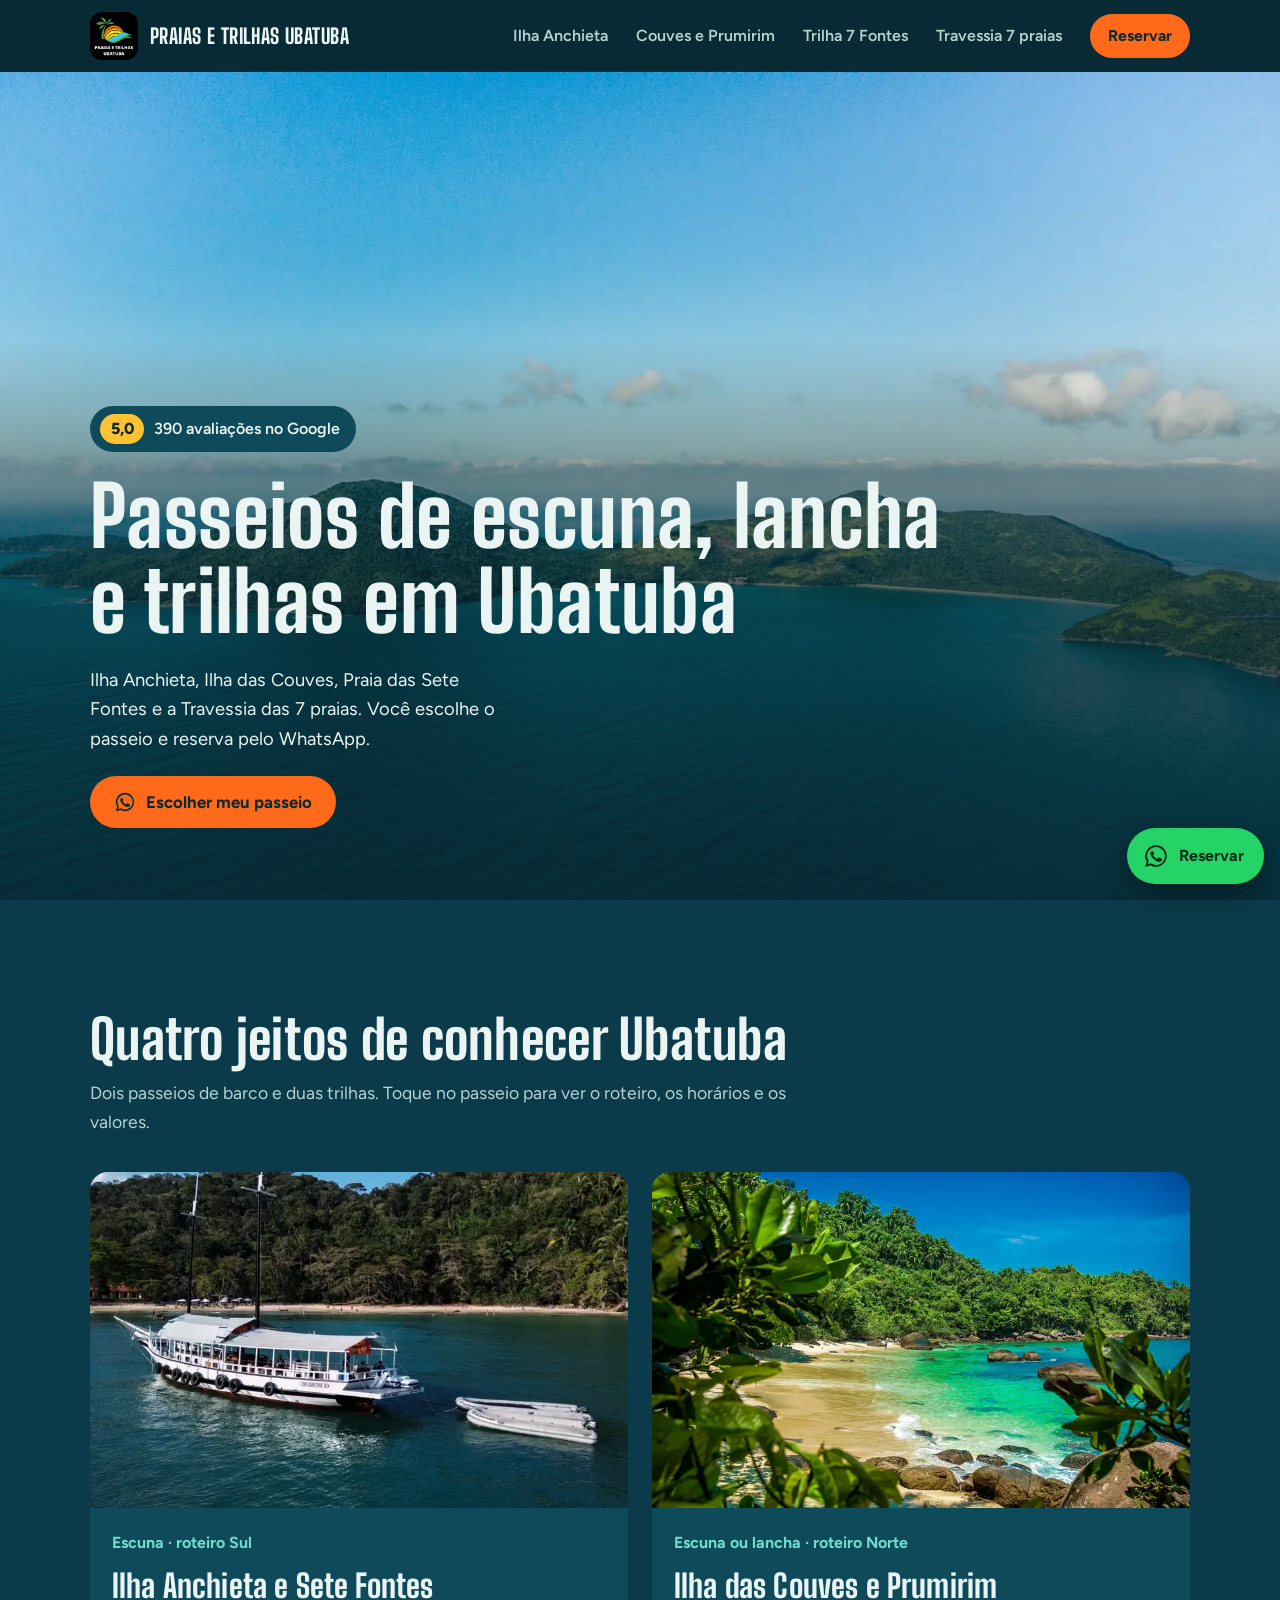
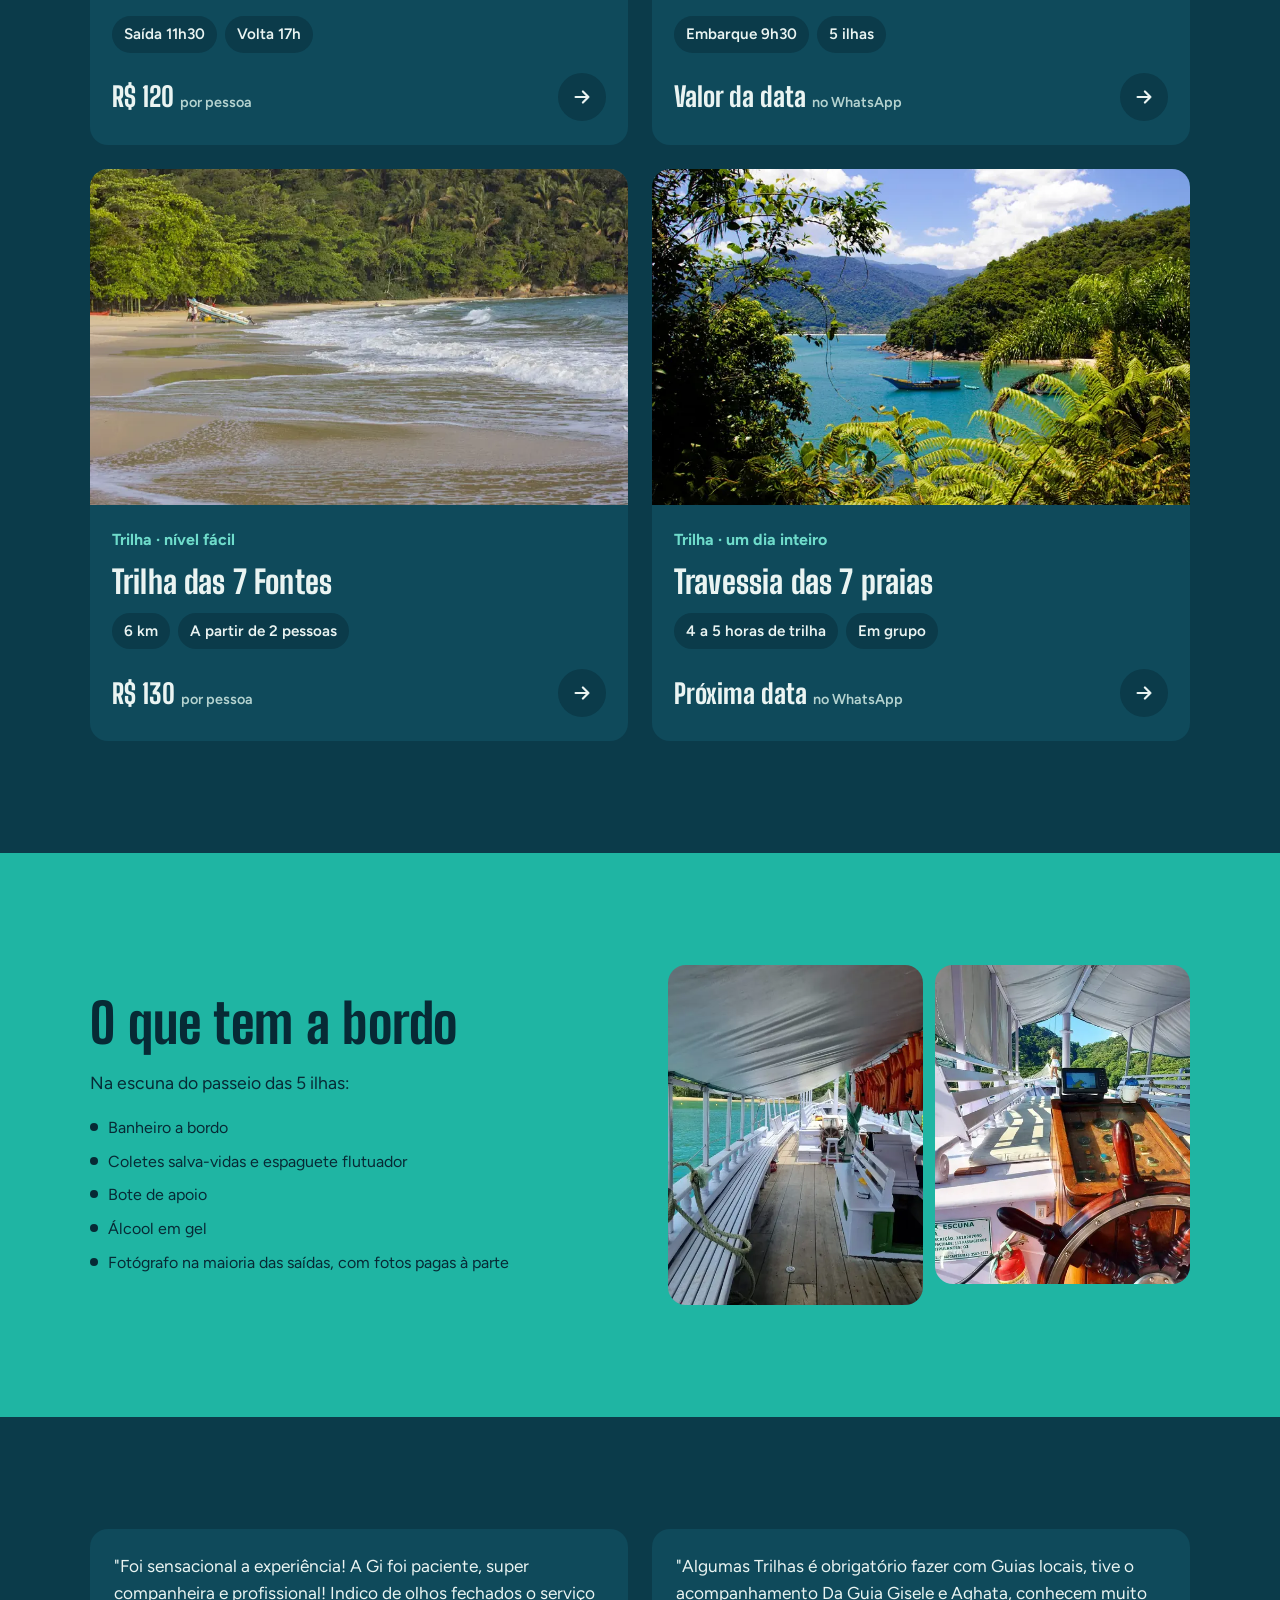
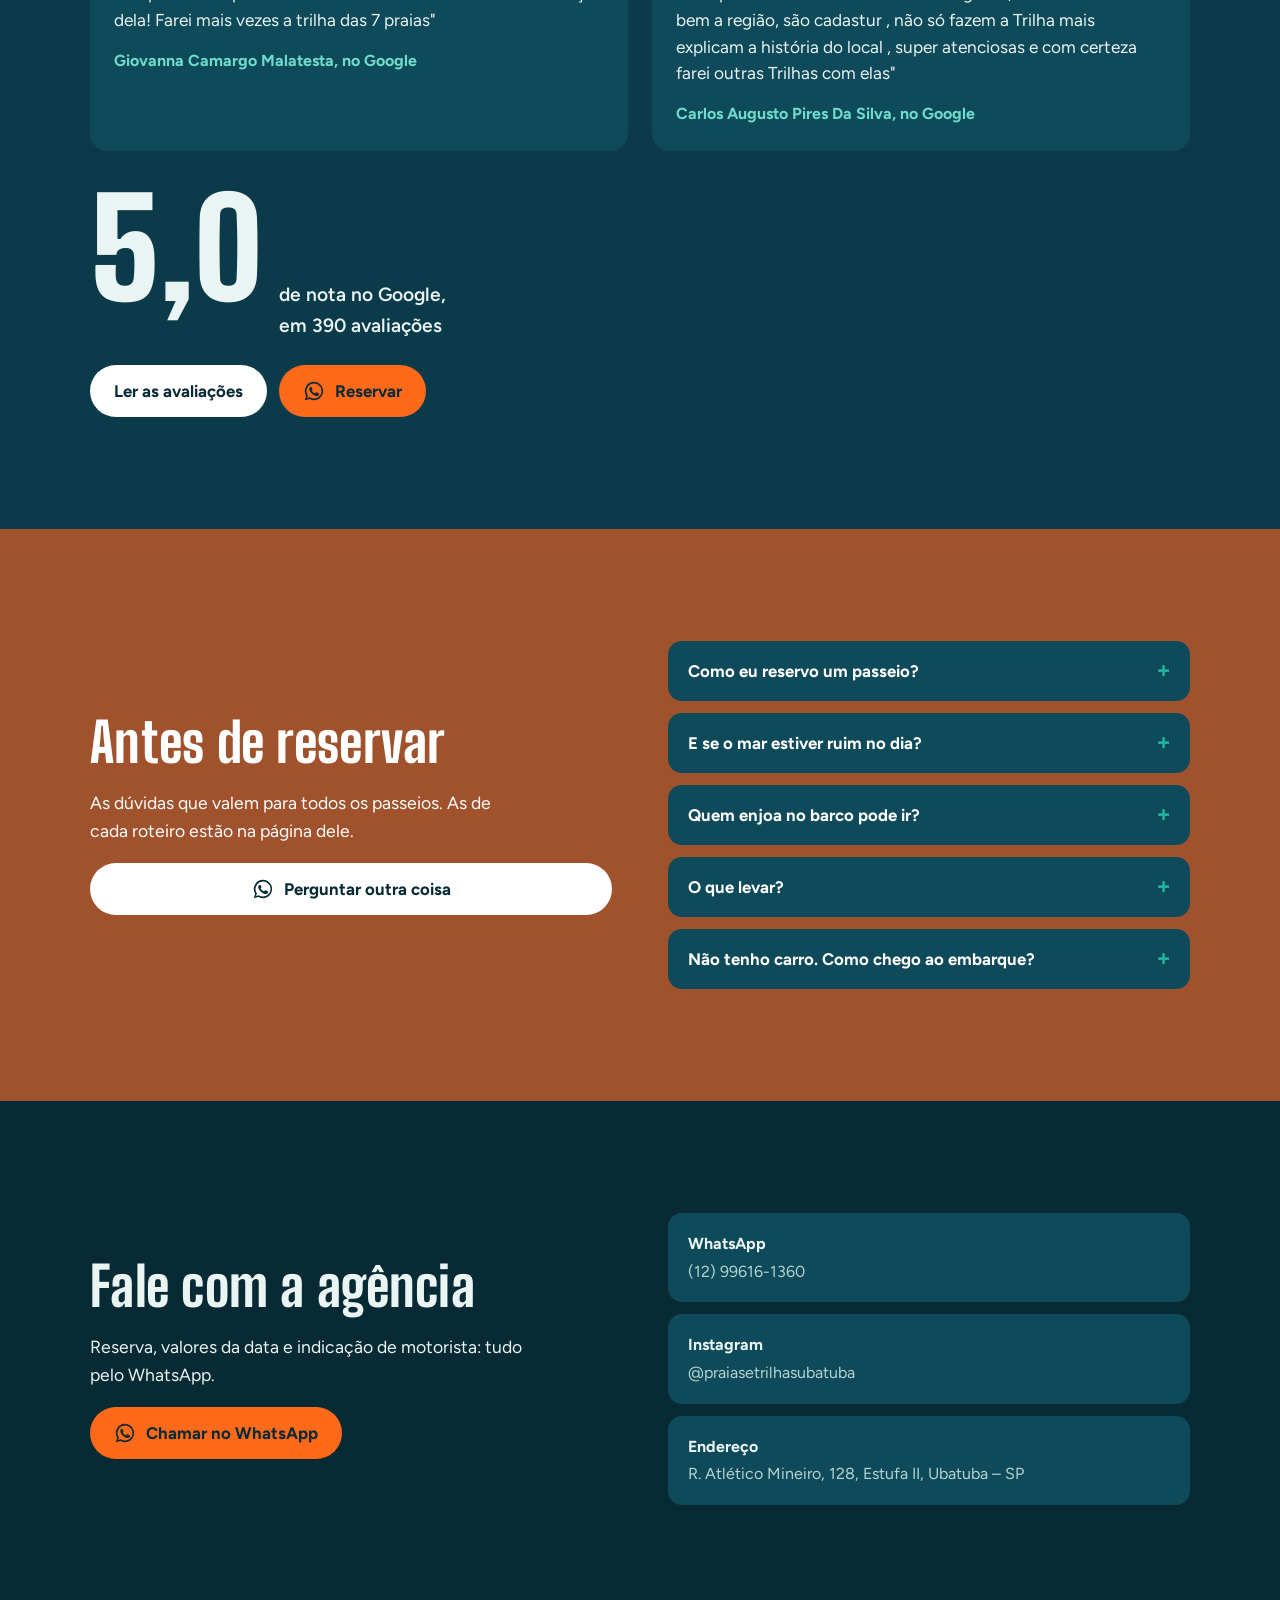
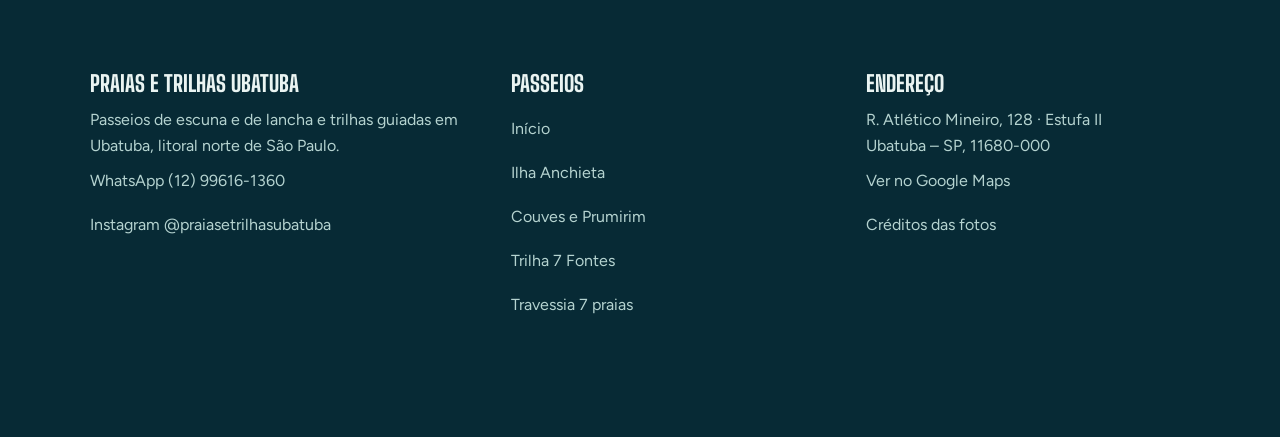
==== commit 9828dc8a: "Topo com a Ilha Anchieta vista do alto (foto 4K no lugar da escuna ampliada) Co-Authored-By: Claude " ====
--- a/index.html
+++ b/index.html
@@ -13,7 +13,7 @@
 <meta property="og:title" content="Passeios de escuna, lancha e trilhas em Ubatuba | Praias e Trilhas Ubatuba">
 <meta property="og:description" content="Passeio de escuna para a Ilha Anchieta, lancha para a Ilha das Couves, Trilha das 7 Fontes e Travessia das 7 praias em Ubatuba. Nota 5,0 no Google. Reserve pelo WhatsApp.">
 <meta property="og:url" content="https://praiasetrilhasubatuba.vercel.app/">
-<meta property="og:image" content="https://praiasetrilhasubatuba.vercel.app/img/escuna-ancorada-1200.webp">
+<meta property="og:image" content="https://praiasetrilhasubatuba.vercel.app/img/anchieta-aerea-1200.webp">
 <meta name="theme-color" content="#072A35">
 <link rel="icon" href="img/logo-150.png">
 <link rel="preload" href="fontes/big-shoulders.woff2" as="font" type="font/woff2" crossorigin>
@@ -39,7 +39,7 @@
    "name": "Praias e Trilhas Ubatuba",
    "url": "https://praiasetrilhasubatuba.vercel.app/",
    "logo": "https://praiasetrilhasubatuba.vercel.app/img/logo-150.png",
-   "image": "https://praiasetrilhasubatuba.vercel.app/img/escuna-ancorada-1200.webp",
+   "image": "https://praiasetrilhasubatuba.vercel.app/img/anchieta-aerea-1200.webp",
    "telephone": "+55 12 99616-1360",
    "address": {
     "@type": "PostalAddress",
@@ -152,14 +152,14 @@
     <p class="lead">Ilha Anchieta, Ilha das Couves, Praia das Sete Fontes e a Travessia das 7 praias. Você escolhe o passeio e reserva pelo WhatsApp.</p>
     <a class="btn" data-wa="capa" href="https://wa.me/5512996161360"><svg viewBox="0 0 24 24" fill="currentColor" aria-hidden="true"><path d="M12 2a10 10 0 0 0-8.6 15.1L2 22l5-1.3A10 10 0 1 0 12 2Zm0 18.2a8.2 8.2 0 0 1-4.2-1.2l-.3-.2-3 .8.8-2.9-.2-.3A8.2 8.2 0 1 1 12 20.2Zm4.5-6.1c-.2-.1-1.5-.7-1.7-.8-.2-.1-.4-.1-.6.1l-.8 1c-.1.2-.3.2-.5.1a6.7 6.7 0 0 1-3.3-2.9c-.3-.4.2-.4.7-1.4.1-.2 0-.3 0-.4l-.8-1.8c-.2-.5-.4-.4-.6-.4h-.5a1 1 0 0 0-.7.3 3 3 0 0 0-.9 2.2 5.2 5.2 0 0 0 1.1 2.7 11.8 11.8 0 0 0 4.5 4c1.7.7 2.3.8 3.2.6a2.7 2.7 0 0 0 1.8-1.2 2.2 2.2 0 0 0 .2-1.3c-.1-.1-.3-.2-.5-.3Z"/></svg>Escolher meu passeio</a>
   </div>
-  <div class="capa__foto"><img src="img/escuna-ancorada-800.webp" srcset="img/escuna-ancorada-480.webp 480w, img/escuna-ancorada-800.webp 800w, img/escuna-ancorada-1200.webp 1200w" sizes="100vw" width="800" height="1067" alt="Escuna branca ancorada em frente a uma praia de mata atlântica, com botes de apoio" fetchpriority="high"></div>
+  <div class="capa__foto"><img src="img/anchieta-aerea-800.webp" srcset="img/anchieta-aerea-480.webp 480w, img/anchieta-aerea-800.webp 800w, img/anchieta-aerea-1200.webp 1200w, img/anchieta-aerea-1600.webp 1600w, img/anchieta-aerea-2000.webp 2000w" sizes="100vw" width="800" height="450" alt="Ilha Anchieta vista do alto, cercada de mar azul" fetchpriority="high"></div>
 </section>
 
 <section class="secao" id="passeios" aria-labelledby="passeios-t"><div class="wrap">
   <div class="secao__cab"><h2 id="passeios-t">Quatro jeitos de conhecer Ubatuba</h2><p>Dois passeios de barco e duas trilhas. Toque no passeio para ver o roteiro, os horários e os valores.</p></div>
   <div class="placas">
     <a class="placa" href="passeio-ilha-anchieta.html">
-      <div class="placa__foto"><img src="img/anchieta-aerea-800.webp" srcset="img/anchieta-aerea-480.webp 480w, img/anchieta-aerea-800.webp 800w, img/anchieta-aerea-1200.webp 1200w, img/anchieta-aerea-1600.webp 1600w, img/anchieta-aerea-2000.webp 2000w" sizes="(min-width:760px) 50vw, 100vw" width="800" height="450" alt="Ilha Anchieta vista do alto, cercada de mar azul" loading="lazy" decoding="async"></div>
+      <div class="placa__foto"><img src="img/escuna-ancorada-800.webp" srcset="img/escuna-ancorada-480.webp 480w, img/escuna-ancorada-800.webp 800w, img/escuna-ancorada-1200.webp 1200w" sizes="(min-width:760px) 50vw, 100vw" width="800" height="1067" alt="Escuna branca ancorada em frente a uma praia de mata atlântica, com botes de apoio" loading="lazy" decoding="async"></div>
       <div class="placa__corpo"><span class="placa__tipo">Escuna · roteiro Sul</span><h3>Ilha Anchieta e Sete Fontes</h3>
         <div class="placa__horas"><span>Saída 11h30</span><span>Volta 17h</span></div>
         <div class="placa__fim"><span class="preco">R$ 120<small>por pessoa</small></span><span class="placa__ir"><svg viewBox="0 0 24 24" fill="none" stroke="currentColor" stroke-width="2.4" stroke-linecap="round" stroke-linejoin="round" aria-hidden="true"><path d="M5 12h14M13 6l6 6-6 6"/></svg></span></div></div>
--- a/estilo.css
+++ b/estilo.css
@@ -306,3 +306,8 @@
   .capa__foto::after{background:linear-gradient(to top,rgba(7,42,53,.92) 0,rgba(7,42,53,.7) 300px,rgba(7,42,53,0) 560px)}
   .capa__texto > h1{max-width:960px}
 }
+
+/* 03/11: topo com a Ilha Anchieta aérea (3840 px, não amplia). A ilha fica no meio da foto,
+   então no computador mostramos a parte de baixo e ela sobe para cima do texto */
+.capa__foto img{object-position:50% 100%}
+@media (max-width:899px){.capa__foto img{object-position:42% 70%}}
